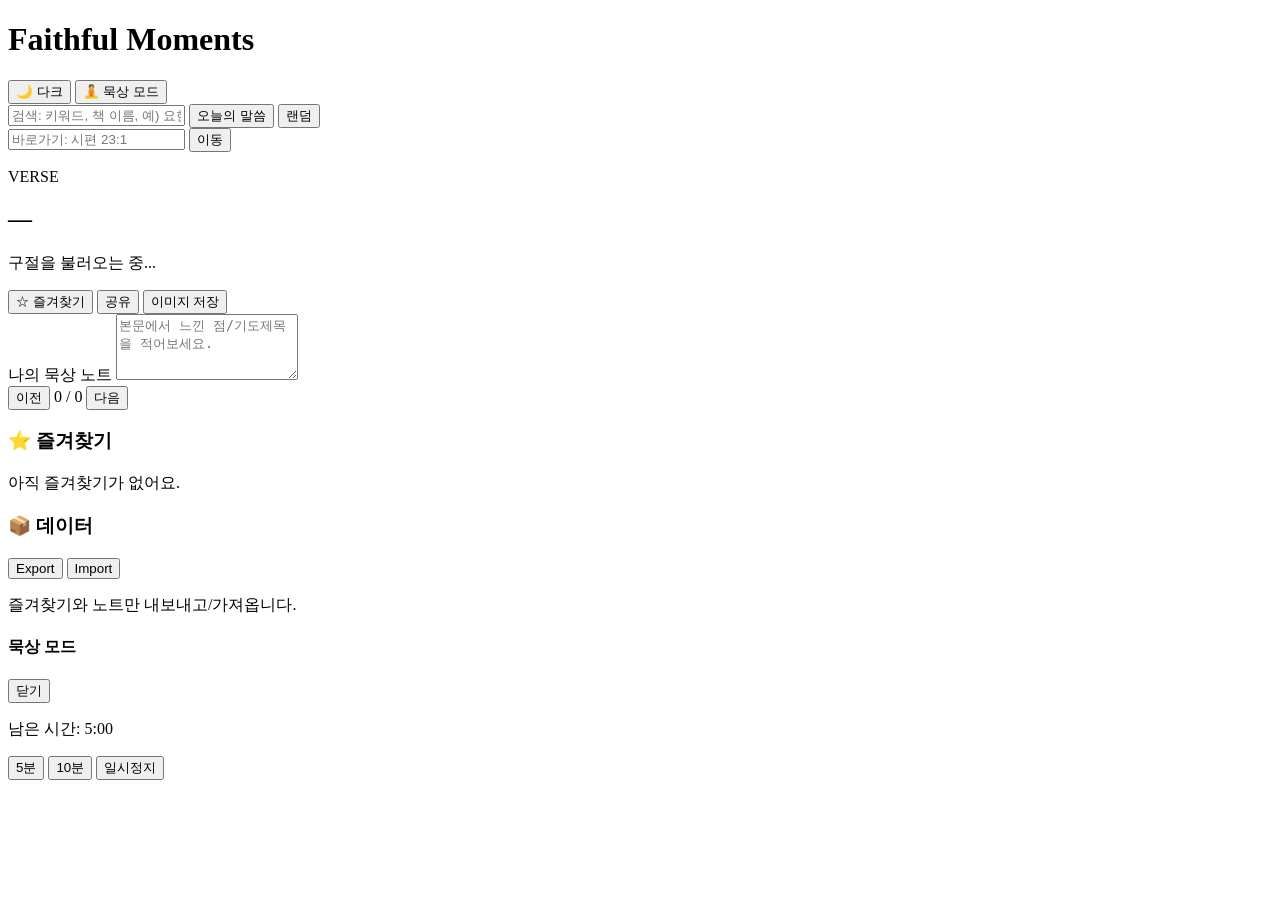
==== Faithful-Moments/index.html @ 667c4dde "demo v1 structure construction" ====
<!doctype html>
<html lang="ko" data-theme="dark">
<head>
  <meta charset="UTF-8" />
  <title>Faithful Moments - 성경 묵상</title>
  <meta name="viewport" content="width=device-width, initial-scale=1" />
  <meta name="description" content="성경 말씀을 검색하고 묵상 노트를 남길 수 있는 웹앱" />
  <link rel="stylesheet" href="styles.css" />
</head>
<body>
<header class="topbar">
  <h1 class="brand">Faithful Moments</h1>
  <div class="top-actions">
    <button id="theme-toggle" class="btn secondary">🌙 다크</button>
    <button id="open-meditation" class="btn primary">🧘 묵상 모드</button>
  </div>
</header>

<main class="container">
  <section class="controls">
    <div class="controls-left">
      <input id="search-input" class="input" placeholder="검색: 키워드, 책 이름, 예) 요한복음 3:16" />
      <button id="today-btn" class="btn secondary">오늘의 말씀</button>
      <button id="random-btn" class="btn">랜덤</button>
    </div>
    <div class="controls-right">
      <input id="goto-input" class="input" placeholder="바로가기: 시편 23:1" />
      <button id="goto-btn" class="btn secondary">이동</button>
    </div>
  </section>

  <p id="result-info" class="result-info"></p>

  <section id="verse-card" class="verse-card">
    <div class="verse-head">
      <div class="verse-meta">VERSE</div>
      <h2 id="verse-ref" class="verse-ref">—</h2>
    </div>
    <p id="verse-text" class="verse-text">구절을 불러오는 중...</p>

    <div class="verse-actions">
      <button id="fav-btn" class="btn secondary">☆ 즐겨찾기</button>
      <button id="share-btn" class="btn secondary">공유</button>
      <button id="download-btn" class="btn secondary">이미지 저장</button>
    </div>

    <div class="note-wrap">
      <label for="note-input">나의 묵상 노트</label>
      <textarea id="note-input" class="textarea" rows="4" placeholder="본문에서 느낀 점/기도제목을 적어보세요."></textarea>
    </div>

    <div class="pager">
      <button id="prev-btn" class="btn secondary">이전</button>
      <span id="pager-info" class="pager-info">0 / 0</span>
      <button id="next-btn" class="btn secondary">다음</button>
    </div>
  </section>

  <section class="panel-grid">
    <div class="panel">
      <h3>⭐ 즐겨찾기</h3>
      <ul id="fav-list" class="fav-list"></ul>
      <p id="fav-empty" class="muted">아직 즐겨찾기가 없어요.</p>
    </div>
    <div class="panel">
      <h3>📦 데이터</h3>
      <div class="btn-row">
        <button id="export-btn" class="btn secondary">Export</button>
        <button id="import-btn" class="btn secondary">Import</button>
      </div>
      <p class="muted text-sm">즐겨찾기와 노트만 내보내고/가져옵니다.</p>
    </div>
  </section>
</main>

<!-- 묵상 모달 -->
<div id="meditation-modal" class="modal hidden">
  <div class="modal-body">
    <div class="modal-header">
      <h4>묵상 모드</h4>
      <button id="close-meditation" class="btn secondary">닫기</button>
    </div>
    <div class="modal-content">
      <p id="med-ref" class="modal-ref"></p>
      <p id="med-text" class="modal-text"></p>
      <p class="muted" id="timer-text">남은 시간: 5:00</p>
      <div class="btn-row center">
        <button data-t="300" class="btn secondary timer-btn">5분</button>
        <button data-t="600" class="btn secondary timer-btn">10분</button>
        <button data-t="0" class="btn secondary timer-btn">일시정지</button>
      </div>
    </div>
  </div>
</div>

<script src="app.js" type="module"></script>
</body>
</html>
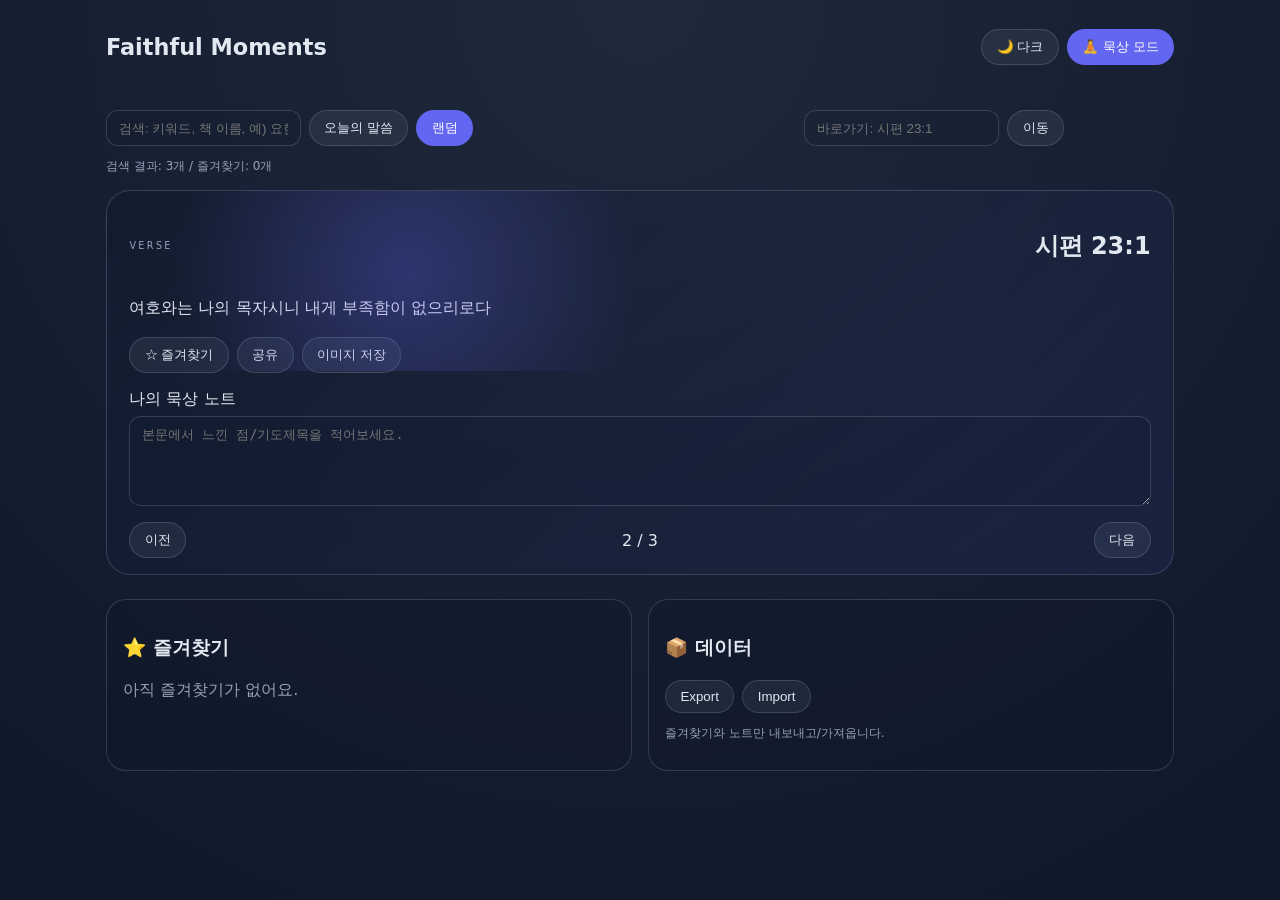
==== commit a05f9cfd: "Add files via upload app.js와 css 연결 local server host해서 실행" ====
--- a/Faithful-Moments/index.html
+++ b/Faithful-Moments/index.html
@@ -5,7 +5,8 @@
   <title>Faithful Moments - 성경 묵상</title>
   <meta name="viewport" content="width=device-width, initial-scale=1" />
   <meta name="description" content="성경 말씀을 검색하고 묵상 노트를 남길 수 있는 웹앱" />
-  <link rel="stylesheet" href="styles.css" />
+  <link rel="stylesheet" href="./css/styles.css" />
+  <link rel="stylesheet" href="./css/tokens.css" />
 </head>
 <body>
 <header class="topbar">
@@ -93,6 +94,6 @@
   </div>
 </div>
 
-<script src="app.js" type="module"></script>
+<script src="./js/app.js" type="module"></script>
 </body>
 </html>
--- a/Faithful-Moments/css/styles.css
+++ b/Faithful-Moments/css/styles.css
@@ -0,0 +1,173 @@
+import tokens.css
+:root {
+  --bg: #0f172a;
+  --surface: rgba(15, 23, 42, 0.4);
+  --border: rgba(148, 163, 184, 0.25);
+  --text: #e2e8f0;
+  --muted: #94a3b8;
+  --brand: #6366f1;
+  --radius: 1.5rem;
+  --shadow: 0 20px 40px rgba(0,0,0,.15);
+}
+:root[data-theme="light"] {
+  --bg: #e2e8f0;
+  --surface: rgba(255, 255, 255, 0.8);
+  --border: rgba(15, 23, 42, 0.1);
+  --text: #0f172a;
+  --muted: #475569;
+}
+* { box-sizing: border-box; }
+body {
+  margin: 0;
+  background: radial-gradient(circle at top, #1e293b, var(--bg));
+  min-height: 100vh;
+  color: var(--text);
+  font-family: system-ui, -apple-system, BlinkMacSystemFont, "Segoe UI", sans-serif;
+}
+.topbar {
+  max-width: 1100px;
+  margin: 0 auto;
+  padding: 1.2rem 1rem;
+  display: flex;
+  justify-content: space-between;
+  align-items: center;
+}
+.brand { font-size: 1.4rem; font-weight: 700; }
+.top-actions { display: flex; gap: .5rem; }
+.container {
+  max-width: 1100px;
+  margin: 0 auto;
+  padding: 1rem;
+}
+.controls {
+  display: grid;
+  grid-template-columns: 1.3fr .7fr;
+  gap: .75rem;
+  margin-bottom: .75rem;
+}
+.controls-left, .controls-right {
+  display: flex;
+  gap: .5rem;
+}
+.input, .textarea {
+  background: rgba(15,23,42,.1);
+  border: 1px solid var(--border);
+  border-radius: 12px;
+  padding: .55rem .75rem;
+  color: inherit;
+  outline: none;
+}
+.input:focus, .textarea:focus { border-color: rgba(99,102,241,.6); }
+.btn {
+  border: 1px solid transparent;
+  background: var(--brand);
+  color: white;
+  border-radius: 999px;
+  padding: .5rem .9rem;
+  font-weight: 500;
+  cursor: pointer;
+  transition: .1s ease-out;
+}
+.btn:hover { opacity: .9; }
+.btn.secondary {
+  background: rgba(148, 163, 184, 0.1);
+  border: 1px solid var(--border);
+  color: var(--text);
+}
+.result-info {
+  font-size: .75rem;
+  color: var(--muted);
+  margin-bottom: .9rem;
+}
+.verse-card {
+  position: relative;
+  overflow: hidden;
+  background: linear-gradient(140deg, rgba(15,23,42,.4), rgba(99,102,241,.08));
+  border: 1px solid var(--border);
+  border-radius: 1.5rem;
+  padding: 1.2rem 1.4rem 1rem;
+  box-shadow: var(--shadow);
+}
+.verse-card::before {
+  content: "";
+  position: absolute;
+  inset: -20px 40% auto -40px;
+  height: 200px;
+  background: radial-gradient(circle, rgba(99,102,241,.3), transparent 65%);
+  pointer-events: none;
+}
+.verse-head { display: flex; justify-content: space-between; align-items: center; gap: 1rem; }
+.verse-meta { font-size: .6rem; letter-spacing: .25em; color: var(--muted); text-transform: uppercase; }
+.verse-ref { font-size: 1.5rem; font-weight: 700; }
+.verse-text { margin-top: .75rem; line-height: 1.7; font-size: 1rem; }
+.verse-actions { display: flex; gap: .5rem; margin-top: 1rem; }
+.note-wrap { margin-top: 1rem; display: flex; flex-direction: column; gap: .4rem; }
+.textarea { min-height: 90px; resize: vertical; }
+.pager {
+  margin-top: 1rem;
+  display: flex;
+  justify-content: space-between;
+  align-items: center;
+}
+.panel-grid {
+  display: grid;
+  grid-template-columns: 1fr 1fr;
+  gap: 1rem;
+  margin: 1.5rem 0 2.5rem;
+}
+.panel {
+  background: var(--surface);
+  border: 1px solid var(--border);
+  border-radius: 1.25rem;
+  padding: 1rem;
+}
+.fav-list { list-style: none; padding-left: 0; margin: .5rem 0 0; }
+.fav-list li {
+  display: flex;
+  justify-content: space-between;
+  align-items: center;
+  gap: .5rem;
+  padding: .25rem 0;
+  font-size: .85rem;
+}
+.fav-list button {
+  background: none;
+  border: none;
+  color: var(--muted);
+  cursor: pointer;
+}
+.muted { color: var(--muted); }
+.text-sm { font-size: .75rem; }
+.btn-row { display: flex; gap: .5rem; margin-top: .5rem; }
+.btn-row.center { justify-content: center; }
+.modal {
+  position: fixed;
+  inset: 0;
+  background: rgba(15,23,42,.6);
+  display: grid;
+  place-items: center;
+  z-index: 50;
+}
+.modal.hidden { display: none; }
+.modal-body {
+  background: var(--surface);
+  border: 1px solid var(--border);
+  border-radius: 1.25rem;
+  padding: 1.2rem 1.2rem 1.4rem;
+  width: min(540px, 92vw);
+}
+.modal-header {
+  display: flex; justify-content: space-between; align-items: center;
+  margin-bottom: 1rem;
+}
+.modal-ref {
+  font-size: 1.2rem;
+  font-weight: 700;
+  margin-bottom: .5rem;
+}
+.modal-text { line-height: 1.6; margin-bottom: 1rem; }
+@media (max-width: 850px) {
+  .controls { grid-template-columns: 1fr; }
+  .controls-left, .controls-right { flex-wrap: wrap; }
+  .panel-grid { grid-template-columns: 1fr; }
+}
--- a/Faithful-Moments/css/tokens.css
+++ b/Faithful-Moments/css/tokens.css
@@ -0,0 +1,22 @@
+:root {
+  --bg: #0f172a;
+  --surface: rgba(15, 23, 42, 0.4);
+  --surface-solid: #0f172a;
+  --border: rgba(148, 163, 184, 0.25);
+  --text: #e2e8f0;
+  --muted: #94a3b8;
+  --brand: #6366f1;
+  --radius-lg: 1.5rem;
+  --radius-md: 1rem;
+  --shadow-lg: 0 20px 40px rgba(0,0,0,.15);
+  --font-sans: system-ui, -apple-system, BlinkMacSystemFont, "Segoe UI", sans-serif;
+}
+
+:root[data-theme="light"] {
+  --bg: #e2e8f0;
+  --surface: rgba(255, 255, 255, 0.8);
+  --surface-solid: #ffffff;
+  --border: rgba(15, 23, 42, 0.1);
+  --text: #0f172a;
+  --muted: #475569;
+}
